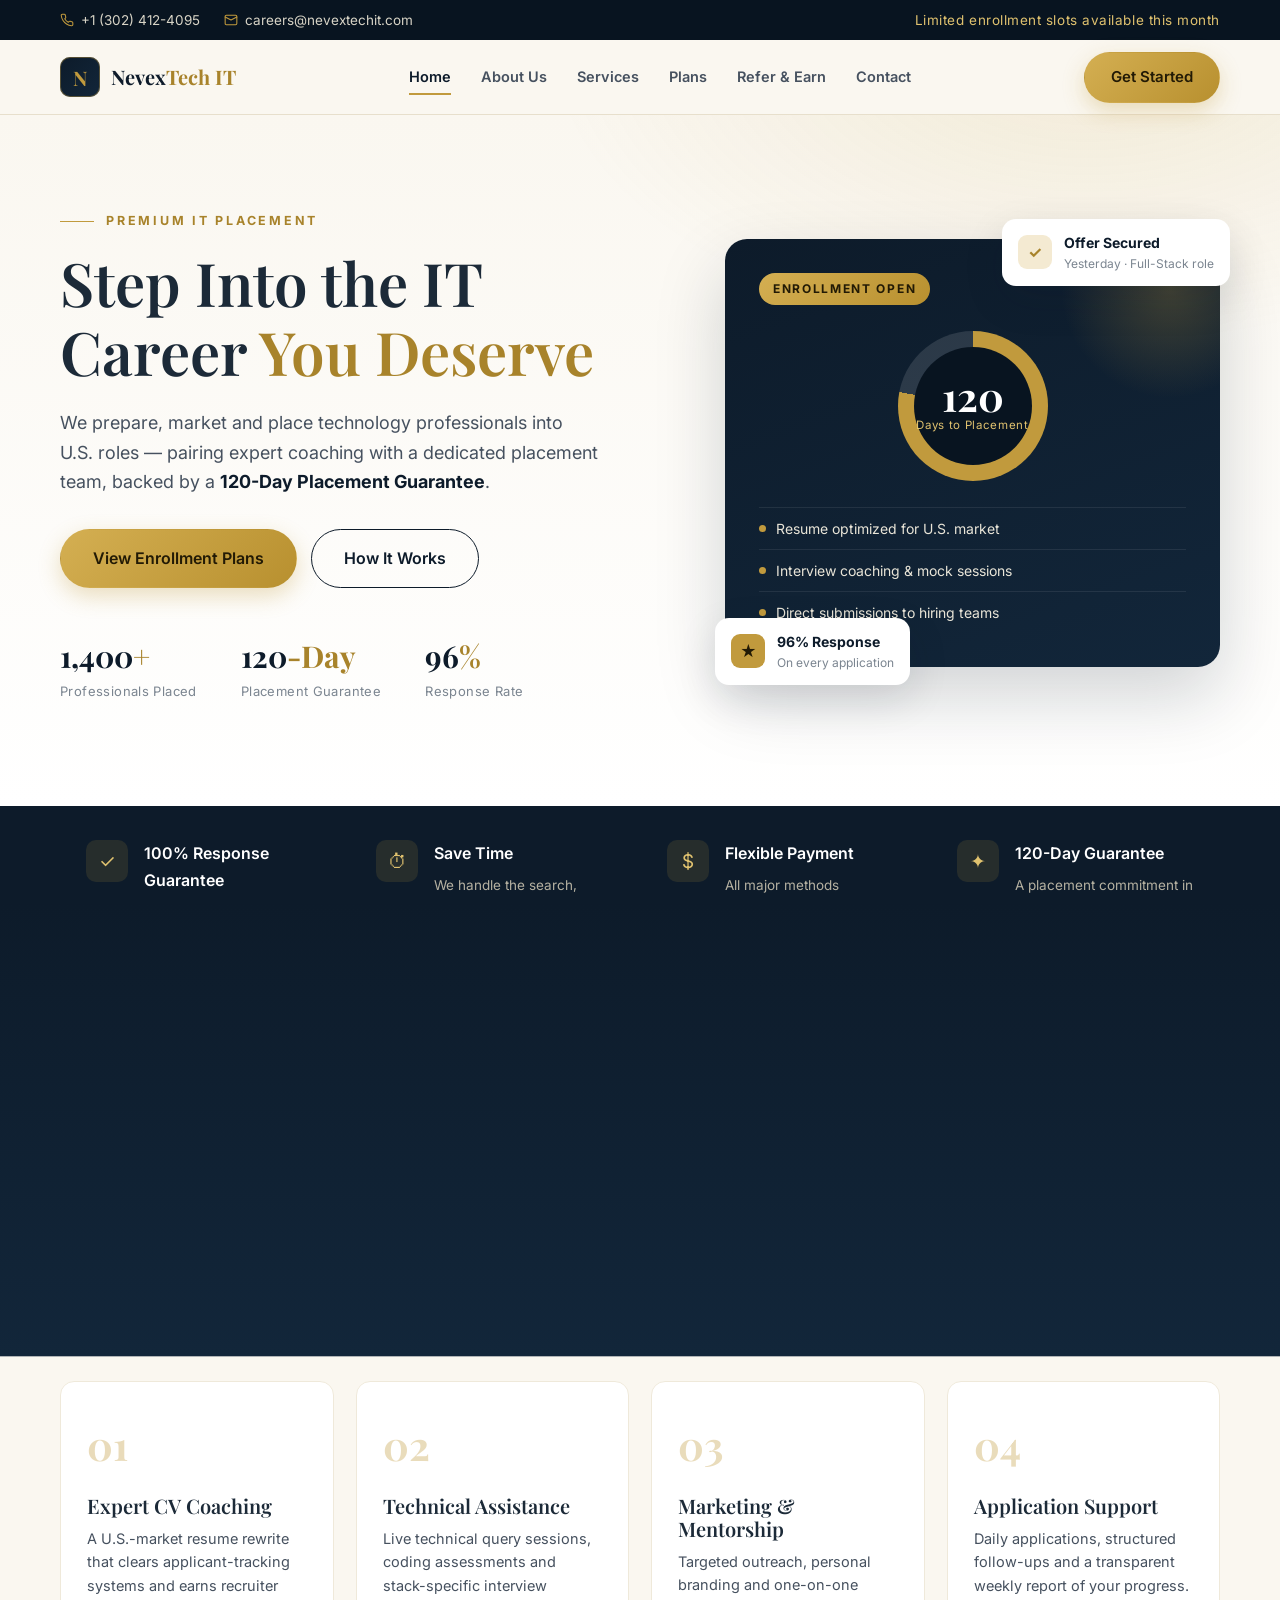
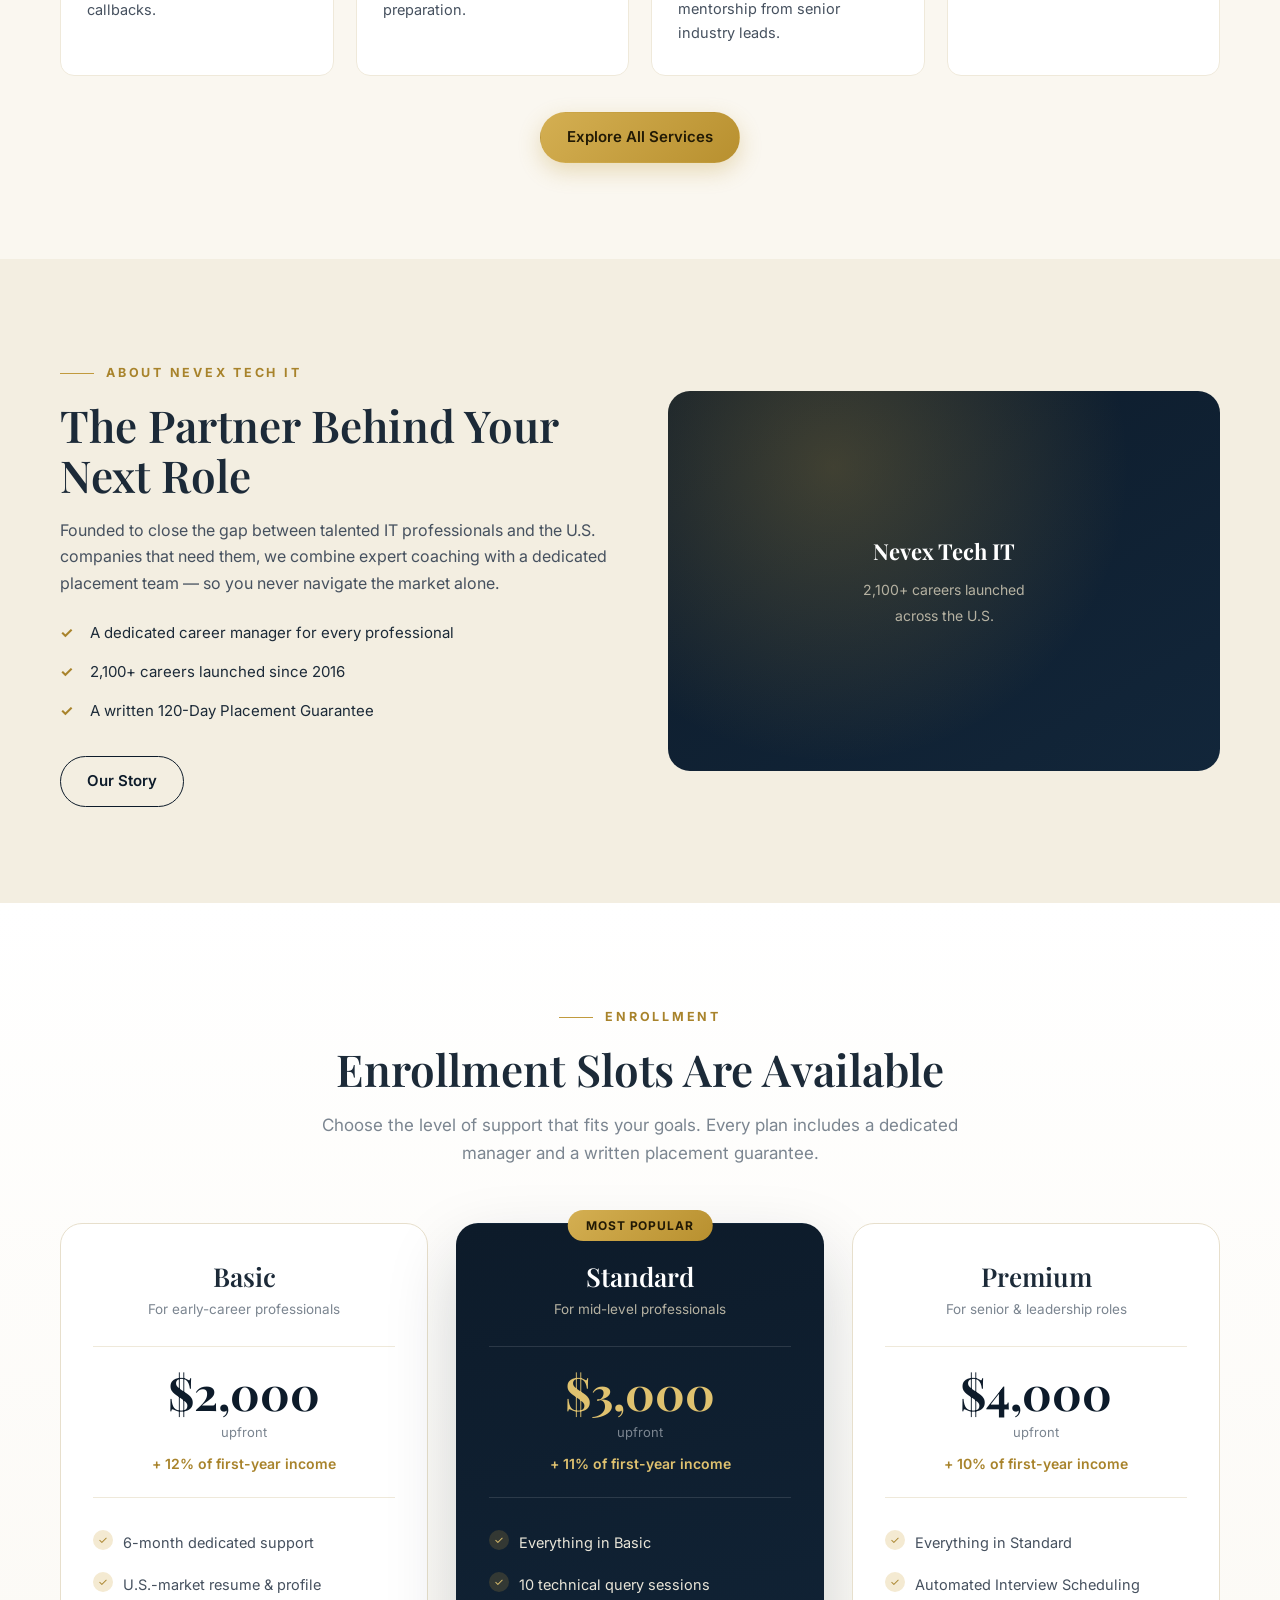
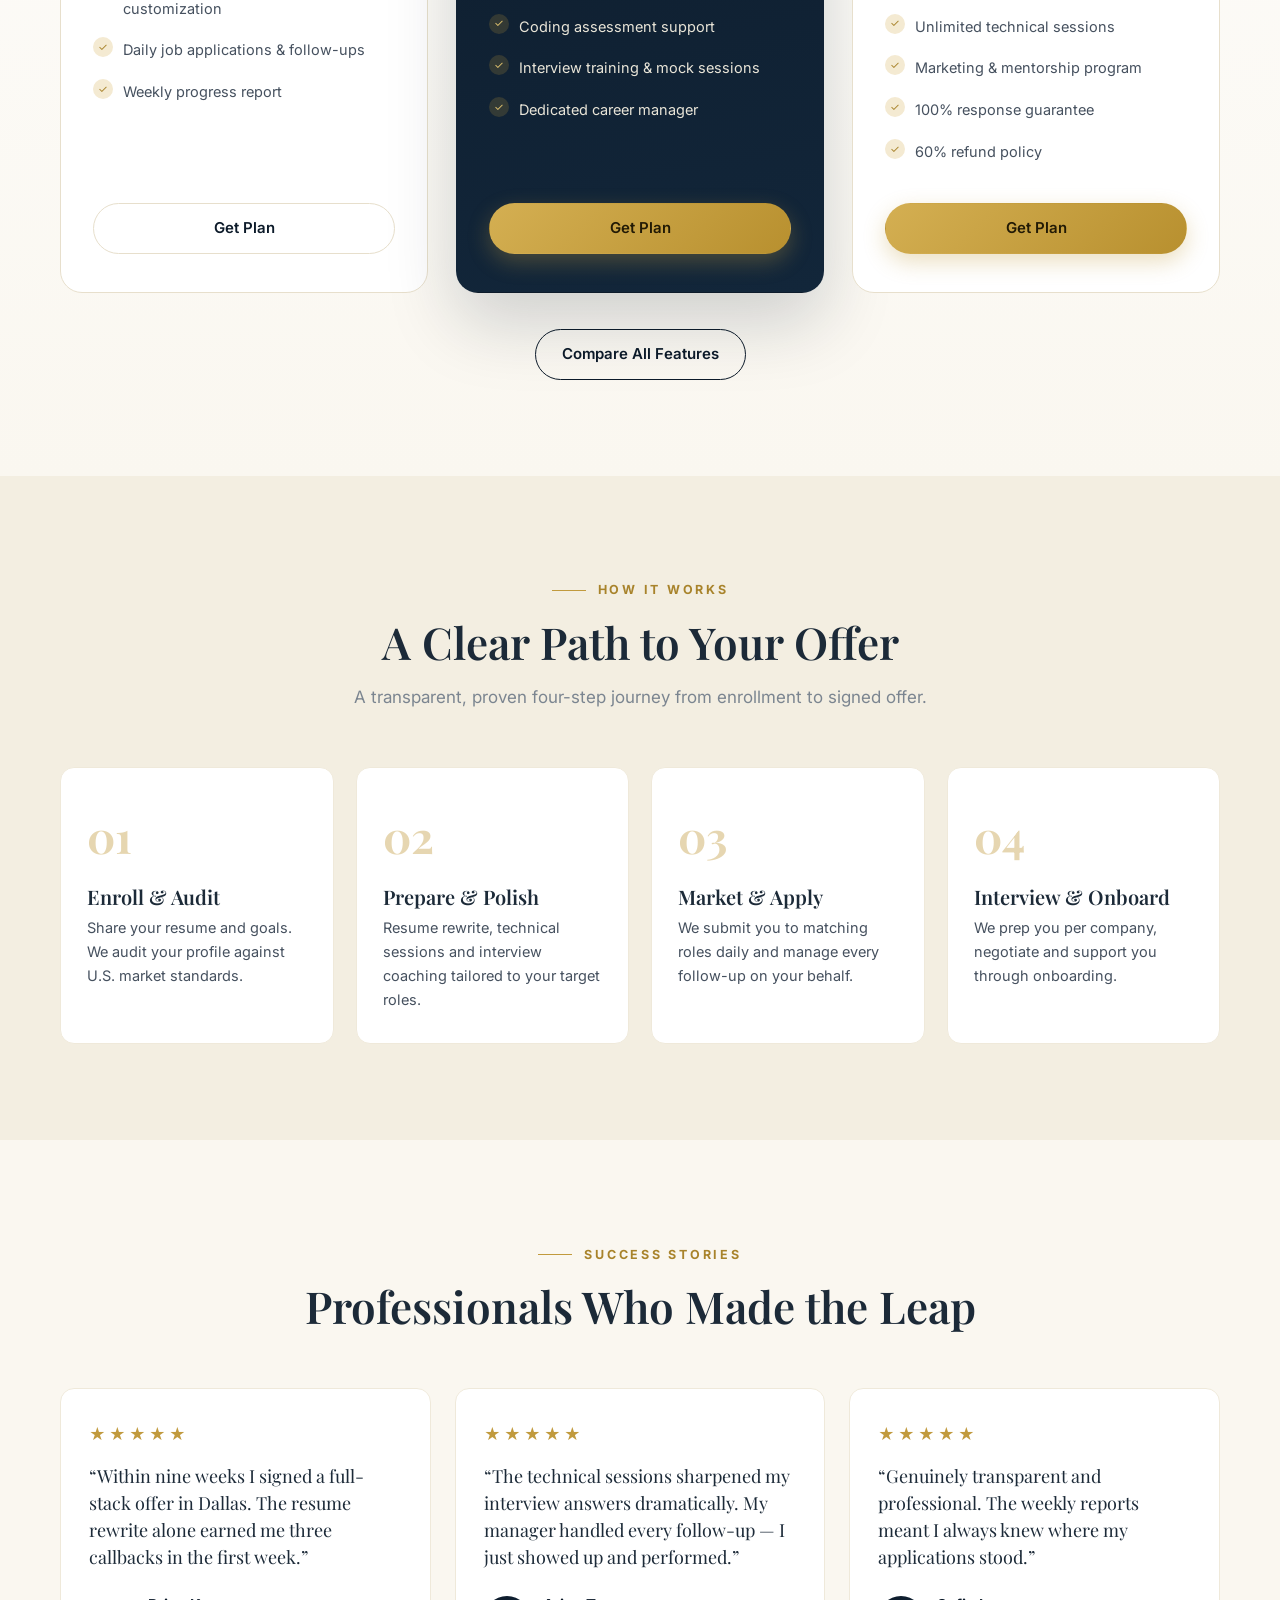
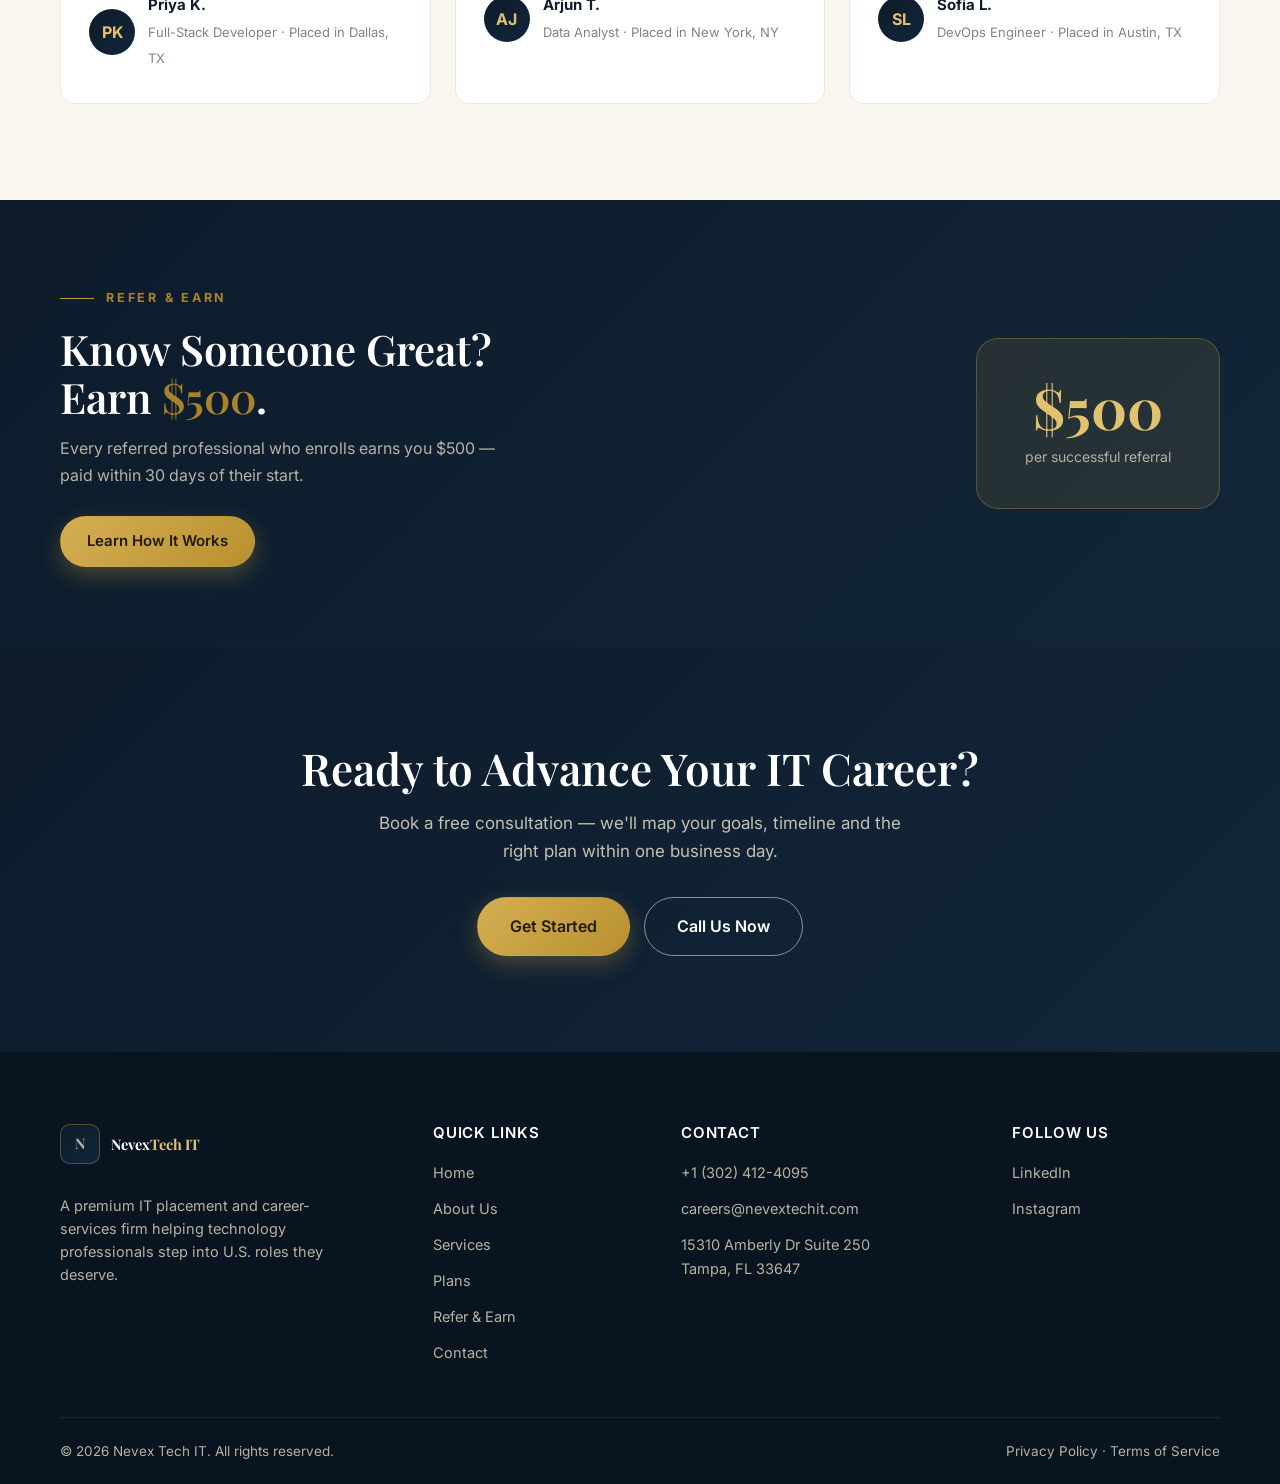
==== index.html @ f20aba2d "Add files via upload" ====
<!DOCTYPE html>
<html lang="en">
<head>
  <meta charset="UTF-8">
  <meta name="viewport" content="width=device-width, initial-scale=1.0">
  <title>Nevex Tech IT — Premium IT Placement & Career Services</title>
  <meta name="description" content="Nevex Tech IT is a premium IT placement and career-services firm. We prepare, market and place technology professionals into US roles with a 120-day placement guarantee.">
  <link rel="preconnect" href="https://fonts.googleapis.com">
  <link rel="preconnect" href="https://fonts.gstatic.com" crossorigin>
  <link href="https://fonts.googleapis.com/css2?family=Playfair+Display:wght@500;600;700&family=Inter:wght@400;500;600;700&display=swap" rel="stylesheet">
  <link rel="stylesheet" href="css/style.css">
  <link rel="icon" href="data:image/svg+xml,%3Csvg xmlns='http://www.w3.org/2000/svg' viewBox='0 0 24 24'%3E%3Crect width='24' height='24' rx='5' fill='%230d1b2a'/%3E%3Cpath d='M7 17V7l10 10V7' fill='none' stroke='%23c19a3d' stroke-width='2.4' stroke-linecap='round' stroke-linejoin='round'/%3E%3C/svg%3E">
</head>
<body data-page="home">

  <div id="header"></div>

  <!-- ============ HERO ============ -->
  <section class="hero">
    <div class="container hero-inner">
      <div class="hero-copy">
        <span class="eyebrow"><span class="eyebrow-line"></span> Premium IT Placement</span>
        <h1 class="hero-title">Step Into the IT Career <span class="gold">You Deserve</span></h1>
        <p class="hero-lead">
          We prepare, market and place technology professionals into U.S. roles — pairing expert
          coaching with a dedicated placement team, backed by a <strong>120-Day Placement Guarantee</strong>.
        </p>
        <div class="hero-cta">
          <a href="plans.html" class="btn btn-gold btn-lg">View Enrollment Plans</a>
          <a href="services.html#process" class="btn btn-ghost btn-lg">How It Works</a>
        </div>
        <div class="hero-stats">
          <div class="hero-stat">
            <span class="hs-num">1,400<span class="gold">+</span></span>
            <span class="hs-lbl">Professionals Placed</span>
          </div>
          <div class="hero-stat">
            <span class="hs-num">120<span class="gold">-Day</span></span>
            <span class="hs-lbl">Placement Guarantee</span>
          </div>
          <div class="hero-stat">
            <span class="hs-num">96<span class="gold">%</span></span>
            <span class="hs-lbl">Response Rate</span>
          </div>
        </div>
      </div>
      <div class="hero-visual">
        <div class="hero-card">
          <div class="hc-badge">Enrollment Open</div>
          <div class="hc-ring">
            <div class="hc-ring-inner">
              <span class="hc-num">120</span>
              <span class="hc-lbl">Days to Placement</span>
            </div>
          </div>
          <div class="hc-row">
            <span class="hc-dot"></span>
            <span>Resume optimized for U.S. market</span>
          </div>
          <div class="hc-row">
            <span class="hc-dot"></span>
            <span>Interview coaching &amp; mock sessions</span>
          </div>
          <div class="hc-row">
            <span class="hc-dot"></span>
            <span>Direct submissions to hiring teams</span>
          </div>
        </div>
        <div class="hero-float float-a">
          <span class="hf-icon">✓</span>
          <span><b>Offer Secured</b><small>Yesterday · Full-Stack role</small></span>
        </div>
        <div class="hero-float float-b">
          <span class="hf-icon gold">★</span>
          <span><b>96% Response</b><small>On every application</small></span>
        </div>
      </div>
    </div>
  </section>

  <!-- ============ VALUE PROPS ============ -->
  <section class="values">
    <div class="container values-inner">
      <div class="value-item">
        <span class="value-icon">✓</span>
        <div><b>100% Response Guarantee</b><small>Every application gets a reply — no silent submissions.</small></div>
      </div>
      <div class="value-item">
        <span class="value-icon">⏱</span>
        <div><b>Save Time</b><small>We handle the search, screening and follow-up for you.</small></div>
      </div>
      <div class="value-item">
        <span class="value-icon">$</span>
        <div><b>Flexible Payment</b><small>All major methods accepted, transparent terms.</small></div>
      </div>
      <div class="value-item">
        <span class="value-icon">✦</span>
        <div><b>120-Day Guarantee</b><small>A placement commitment in writing.</small></div>
      </div>
    </div>
  </section>

  <!-- ============ SERVICES (preview) ============ -->
  <section class="section">
    <div class="container">
      <div class="section-head">
        <span class="eyebrow"><span class="eyebrow-line"></span> What We Do</span>
        <h2 class="section-title">A Complete Career Service, <br>Under One Roof</h2>
        <p class="section-lead">From your first resume review to your signed offer letter — we manage every step of the journey.</p>
      </div>
      <div class="services-grid">
        <div class="service-card reveal">
          <span class="service-num">01</span>
          <h3>Expert CV Coaching</h3>
          <p>A U.S.-market resume rewrite that clears applicant-tracking systems and earns recruiter callbacks.</p>
        </div>
        <div class="service-card reveal">
          <span class="service-num">02</span>
          <h3>Technical Assistance</h3>
          <p>Live technical query sessions, coding assessments and stack-specific interview preparation.</p>
        </div>
        <div class="service-card reveal">
          <span class="service-num">03</span>
          <h3>Marketing &amp; Mentorship</h3>
          <p>Targeted outreach, personal branding and one-on-one mentorship from senior industry leads.</p>
        </div>
        <div class="service-card reveal">
          <span class="service-num">04</span>
          <h3>Application Support</h3>
          <p>Daily applications, structured follow-ups and a transparent weekly report of your progress.</p>
        </div>
      </div>
      <div class="section-cta">
        <a href="services.html" class="btn btn-gold">Explore All Services</a>
      </div>
    </div>
  </section>

  <!-- ============ ABOUT (teaser) ============ -->
  <section class="section section-alt">
    <div class="container split">
      <div class="split-copy">
        <span class="eyebrow"><span class="eyebrow-line"></span> About Nevex Tech IT</span>
        <h2 class="section-title">The Partner Behind Your Next Role</h2>
        <p>Founded to close the gap between talented IT professionals and the U.S. companies that need them, we combine expert coaching with a dedicated placement team — so you never navigate the market alone.</p>
        <ul class="check-list">
          <li>A dedicated career manager for every professional</li>
          <li>2,100+ careers launched since 2016</li>
          <li>A written 120-Day Placement Guarantee</li>
        </ul>
        <a href="about.html" class="btn btn-ghost">Our Story</a>
      </div>
      <div class="split-media reveal">
        <div class="sm-label">
          <b>Nevex Tech IT</b>
          <span>2,100+ careers launched<br>across the U.S.</span>
        </div>
      </div>
    </div>
  </section>

  <!-- ============ PLANS (teaser) ============ -->
  <section class="section section-plans">
    <div class="container">
      <div class="section-head">
        <span class="eyebrow"><span class="eyebrow-line"></span> Enrollment</span>
        <h2 class="section-title">Enrollment Slots Are Available</h2>
        <p class="section-lead">Choose the level of support that fits your goals. Every plan includes a dedicated manager and a written placement guarantee.</p>
      </div>

      <div class="plans-grid">
        <div class="plan-card reveal">
          <div class="plan-head">
            <h3 class="plan-name">Basic</h3>
            <p class="plan-tag">For early-career professionals</p>
          </div>
          <div class="plan-price">
            <span class="price">$2,000</span>
            <span class="price-suffix">upfront</span>
            <span class="price-plus">+ 12% of first-year income</span>
          </div>
          <ul class="plan-features">
            <li>6-month dedicated support</li>
            <li>U.S.-market resume &amp; profile customization</li>
            <li>Daily job applications &amp; follow-ups</li>
            <li>Weekly progress report</li>
          </ul>
          <a href="mailto:careers@nevextechit.com?subject=Basic%20Plan%20Enrollment" class="btn btn-outline btn-block">Get Plan</a>
        </div>

        <div class="plan-card plan-featured reveal">
          <span class="plan-ribbon">Most Popular</span>
          <div class="plan-head">
            <h3 class="plan-name">Standard</h3>
            <p class="plan-tag">For mid-level professionals</p>
          </div>
          <div class="plan-price">
            <span class="price">$3,000</span>
            <span class="price-suffix">upfront</span>
            <span class="price-plus">+ 11% of first-year income</span>
          </div>
          <ul class="plan-features">
            <li>Everything in Basic</li>
            <li>10 technical query sessions</li>
            <li>Coding assessment support</li>
            <li>Interview training &amp; mock sessions</li>
            <li>Dedicated career manager</li>
          </ul>
          <a href="mailto:careers@nevextechit.com?subject=Standard%20Plan%20Enrollment" class="btn btn-gold btn-block">Get Plan</a>
        </div>

        <div class="plan-card reveal">
          <div class="plan-head">
            <h3 class="plan-name">Premium</h3>
            <p class="plan-tag">For senior &amp; leadership roles</p>
          </div>
          <div class="plan-price">
            <span class="price">$4,000</span>
            <span class="price-suffix">upfront</span>
            <span class="price-plus">+ 10% of first-year income</span>
          </div>
          <ul class="plan-features">
            <li>Everything in Standard</li>
            <li>Automated Interview Scheduling</li>
            <li>Unlimited technical sessions</li>
            <li>Marketing &amp; mentorship program</li>
            <li>100% response guarantee</li>
            <li>60% refund policy</li>
          </ul>
          <a href="mailto:careers@nevextechit.com?subject=Premium%20Plan%20Enrollment" class="btn btn-gold btn-block">Get Plan</a>
        </div>
      </div>
      <div class="section-cta">
        <a href="plans.html" class="btn btn-ghost">Compare All Features</a>
      </div>
    </div>
  </section>

  <!-- ============ PROCESS ============ -->
  <section class="section section-alt">
    <div class="container">
      <div class="section-head">
        <span class="eyebrow"><span class="eyebrow-line"></span> How It Works</span>
        <h2 class="section-title">A Clear Path to Your Offer</h2>
        <p class="section-lead">A transparent, proven four-step journey from enrollment to signed offer.</p>
      </div>
      <div class="steps-grid">
        <div class="step reveal">
          <span class="step-num">01</span>
          <h3>Enroll &amp; Audit</h3>
          <p>Share your resume and goals. We audit your profile against U.S. market standards.</p>
        </div>
        <div class="step reveal">
          <span class="step-num">02</span>
          <h3>Prepare &amp; Polish</h3>
          <p>Resume rewrite, technical sessions and interview coaching tailored to your target roles.</p>
        </div>
        <div class="step reveal">
          <span class="step-num">03</span>
          <h3>Market &amp; Apply</h3>
          <p>We submit you to matching roles daily and manage every follow-up on your behalf.</p>
        </div>
        <div class="step reveal">
          <span class="step-num">04</span>
          <h3>Interview &amp; Onboard</h3>
          <p>We prep you per company, negotiate and support you through onboarding.</p>
        </div>
      </div>
    </div>
  </section>

  <!-- ============ TESTIMONIALS ============ -->
  <section class="section">
    <div class="container">
      <div class="section-head">
        <span class="eyebrow"><span class="eyebrow-line"></span> Success Stories</span>
        <h2 class="section-title">Professionals Who Made the Leap</h2>
      </div>
      <div class="testi-grid">
        <div class="testi-card reveal">
          <div class="testi-stars">★★★★★</div>
          <p>“Within nine weeks I signed a full-stack offer in Dallas. The resume rewrite alone earned me three callbacks in the first week.”</p>
          <div class="testi-person">
            <span class="testi-avatar">PK</span>
            <div><b>Priya K.</b><small>Full-Stack Developer · Placed in Dallas, TX</small></div>
          </div>
        </div>
        <div class="testi-card reveal">
          <div class="testi-stars">★★★★★</div>
          <p>“The technical sessions sharpened my interview answers dramatically. My manager handled every follow-up — I just showed up and performed.”</p>
          <div class="testi-person">
            <span class="testi-avatar">AJ</span>
            <div><b>Arjun T.</b><small>Data Analyst · Placed in New York, NY</small></div>
          </div>
        </div>
        <div class="testi-card reveal">
          <div class="testi-stars">★★★★★</div>
          <p>“Genuinely transparent and professional. The weekly reports meant I always knew where my applications stood.”</p>
          <div class="testi-person">
            <span class="testi-avatar">SL</span>
            <div><b>Sofia L.</b><small>DevOps Engineer · Placed in Austin, TX</small></div>
          </div>
        </div>
      </div>
    </div>
  </section>

  <!-- ============ REFER & EARN ============ -->
  <section class="refer">
    <div class="container refer-inner">
      <div class="refer-copy">
        <span class="eyebrow"><span class="eyebrow-line"></span> Refer &amp; Earn</span>
        <h2 class="refer-title">Know Someone Great? <br>Earn <span class="gold">$500</span>.</h2>
        <p>Every referred professional who enrolls earns you $500 — paid within 30 days of their start.</p>
        <a href="refer.html" class="btn btn-gold">Learn How It Works</a>
      </div>
      <div class="refer-badge">
        <span class="rb-amount">$500</span>
        <span class="rb-lbl">per successful referral</span>
      </div>
    </div>
  </section>

  <!-- ============ CTA / CONTACT ============ -->
  <section class="cta">
    <div class="container cta-inner">
      <h2>Ready to Advance Your IT Career?</h2>
      <p>Book a free consultation — we'll map your goals, timeline and the right plan within one business day.</p>
      <div class="cta-actions">
        <a href="contact.html" class="btn btn-gold btn-lg">Get Started</a>
        <a href="tel:+13024124095" class="btn btn-ghost-light btn-lg">Call Us Now</a>
      </div>
    </div>
  </section>

  <div id="footer"></div>

  <button class="to-top" id="toTop" aria-label="Back to top">↑</button>

  <!-- Page transition curtain -->
  <div class="page-transition" id="pageTransition" aria-hidden="true">
    <div class="pt-panel pt-panel--top"></div>
    <div class="pt-panel pt-panel--bottom"></div>
    <div class="pt-hairline"></div>
    <div class="pt-monogram">N</div>
  </div>

  <script src="js/components.js"></script>
  <script src="js/main.js"></script>
</body>
</html>
---- css/style.css ----
/* ==========================================================================
   Aurelian Careers — Premium IT Placement & Career Services
   Theme: Classic Elegant · Navy / Gold / Ivory · Serif display
   ========================================================================== */

:root {
  --navy: #0d1b2a;
  --navy-2: #12263a;
  --navy-3: #081420;
  --gold: #c19a3d;
  --gold-dark: #a8832b;
  --gold-light: #e0c26f;
  --gold-soft: #f4ead2;

  --ivory: #faf7f0;
  --cream: #f3eee1;
  --white: #ffffff;

  --ink: #1c2a38;
  --text: #46515f;
  --muted: #7b8590;

  --border: #e7dfcc;
  --border-soft: #efe9da;

  --shadow-sm: 0 2px 12px rgba(13, 27, 42, 0.06);
  --shadow: 0 14px 40px rgba(13, 27, 42, 0.12);
  --shadow-lg: 0 30px 70px rgba(13, 27, 42, 0.18);

  --serif: "Playfair Display", Georgia, "Times New Roman", serif;
  --sans: "Inter", "Segoe UI", "Helvetica Neue", Arial, sans-serif;

  --radius: 14px;
  --radius-lg: 22px;
  --ease: cubic-bezier(0.22, 1, 0.36, 1);
}

* { margin: 0; padding: 0; box-sizing: border-box; -webkit-font-smoothing: antialiased; }
html { scroll-behavior: smooth; scroll-padding-top: 96px; }

body {
  font-family: var(--sans);
  color: var(--text);
  background: var(--ivory);
  line-height: 1.65;
  font-size: 16px;
  overflow-x: hidden;
}

h1, h2, h3, h4 { font-family: var(--serif); color: var(--ink); font-weight: 600; line-height: 1.15; }
a { color: inherit; text-decoration: none; }
img { max-width: 100%; display: block; }

.container { width: min(1160px, 92%); margin: 0 auto; }
.container-narrow { width: min(840px, 92%); }

/* ---------- Buttons ---------- */
.btn {
  display: inline-flex; align-items: center; justify-content: center; gap: 8px;
  font-family: var(--sans); font-weight: 600; font-size: 15px;
  padding: 12px 26px; border-radius: 999px; cursor: pointer;
  transition: transform .25s var(--ease), box-shadow .25s var(--ease), background .25s, color .25s;
  border: 1px solid transparent; white-space: nowrap;
}
.btn-gold { background: linear-gradient(135deg, #d4af52, #b8902f); color: #221a05; box-shadow: 0 8px 22px rgba(193, 154, 61, 0.32); }
.btn-gold:hover { transform: translateY(-2px); box-shadow: 0 14px 30px rgba(193, 154, 61, 0.42); }
.btn-ghost { background: transparent; color: var(--navy); border-color: var(--navy); }
.btn-ghost:hover { background: var(--navy); color: #fff; }
.btn-ghost-light { background: transparent; color: #fff; border-color: rgba(255,255,255,.5); }
.btn-ghost-light:hover { background: #fff; color: var(--navy); }
.btn-outline { background: transparent; color: var(--navy); border-color: var(--border); }
.btn-outline:hover { border-color: var(--gold); color: var(--gold-dark); }
.btn-lg { padding: 15px 32px; font-size: 16px; }
.btn-block { width: 100%; }

/* ---------- Eyebrow / section head ---------- */
.eyebrow {
  display: inline-flex; align-items: center; gap: 12px;
  font-size: 12.5px; letter-spacing: .22em; text-transform: uppercase;
  font-weight: 700; color: var(--gold-dark); margin-bottom: 16px;
}
.eyebrow-line { width: 34px; height: 1px; background: var(--gold); display: inline-block; }
.section-head { text-align: center; max-width: 680px; margin: 0 auto 56px; }
.section-title { font-size: clamp(30px, 4vw, 44px); margin-bottom: 16px; }
.section-lead { color: var(--muted); font-size: 17px; }
.section { padding: 96px 0; }
.section-alt { background: var(--cream); }
.gold { color: var(--gold-dark); }

/* ==========================================================================
   TOP BAR
   ========================================================================== */
.topbar { background: var(--navy-3); color: #d8d4c6; font-size: 13.5px; padding: 9px 0; }
.topbar-inner { display: flex; align-items: center; justify-content: space-between; gap: 16px; }
.topbar-left { display: flex; gap: 24px; }
.topbar-link { display: inline-flex; align-items: center; gap: 7px; color: #d8d4c6; }
.topbar-link svg { width: 14px; height: 14px; color: var(--gold); }
.topbar-link:hover { color: #fff; }
.topbar-note { color: var(--gold-light); letter-spacing: .04em; }
@media (max-width: 720px) { .topbar-note, .topbar-link:last-child { display: none; } }

/* ==========================================================================
   HEADER
   ========================================================================== */
.header {
  position: sticky; top: 0; z-index: 60;
  background: rgba(250, 247, 240, 0.92); backdrop-filter: blur(10px);
  border-bottom: 1px solid var(--border);
  transition: box-shadow .3s;
}
.header.scrolled { box-shadow: var(--shadow-sm); }
.header-inner { display: flex; align-items: center; justify-content: space-between; height: 74px; }

.brand { display: inline-flex; align-items: center; gap: 11px; }
.brand-mark {
  width: 40px; height: 40px; border-radius: 10px; display: grid; place-items: center;
  background: linear-gradient(135deg, var(--navy), var(--navy-2)); color: var(--gold);
  font-family: var(--serif); font-size: 20px; font-weight: 700;
  box-shadow: inset 0 0 0 1px rgba(193,154,61,.4);
}
.brand-text { font-family: var(--serif); font-size: 20px; font-weight: 700; color: var(--navy); line-height: 1; }
.brand-text em { font-style: normal; color: var(--gold-dark); }

.nav { display: flex; gap: 30px; }
.nav-link { font-size: 14.5px; font-weight: 600; color: var(--text); position: relative; padding: 4px 0; }
.nav-link::after { content: ""; position: absolute; left: 0; bottom: -2px; width: 0; height: 2px; background: var(--gold); transition: width .3s var(--ease); }
.nav-link:hover, .nav-link.active { color: var(--navy); }
.nav-link:hover::after, .nav-link.active::after { width: 100%; }

.header-actions { display: flex; align-items: center; gap: 14px; }

.nav-toggle { display: none; background: none; border: none; cursor: pointer; width: 40px; height: 40px; flex-direction: column; align-items: center; justify-content: center; gap: 5px; }
.nav-toggle span { width: 24px; height: 2px; background: var(--navy); transition: .3s; }

@media (max-width: 940px) {
  .nav {
    position: fixed; inset: 0 0 0 auto; width: 300px; background: var(--navy);
    flex-direction: column; gap: 8px; padding: 90px 32px 32px; z-index: 50;
    transform: translateX(100%); transition: transform .35s var(--ease);
  }
  .nav.open { transform: translateX(0); }
  .nav-link { color: #e9e5d8; font-size: 17px; }
  .nav-link:hover, .nav-link.active { color: var(--gold-light); }
  .nav-toggle { display: flex; }
}

/* ==========================================================================
   HERO
   ========================================================================== */
.hero {
  position: relative;
  background:
    radial-gradient(900px 500px at 85% -10%, rgba(193,154,61,.14), transparent 60%),
    linear-gradient(180deg, var(--ivory), #fff);
  overflow: hidden;
}
.hero-inner { display: grid; grid-template-columns: 1.1fr .9fr; gap: 60px; align-items: center; padding: 88px 0 104px; }
.hero-title { font-size: clamp(38px, 5.2vw, 60px); margin-bottom: 22px; }
.hero-lead { font-size: 18px; color: var(--text); max-width: 540px; margin-bottom: 32px; }
.hero-lead strong { color: var(--navy); }
.hero-cta { display: flex; gap: 14px; flex-wrap: wrap; margin-bottom: 44px; }

.hero-stats { display: flex; gap: 44px; flex-wrap: wrap; }
.hero-stat { display: flex; flex-direction: column; }
.hs-num { font-family: var(--serif); font-size: 30px; font-weight: 700; color: var(--navy); }
.hs-lbl { font-size: 13px; color: var(--muted); letter-spacing: .03em; }

.hero-visual { position: relative; }
.hero-card {
  background: linear-gradient(160deg, var(--navy), var(--navy-2));
  border-radius: var(--radius-lg); padding: 34px; color: #e9e5d8;
  box-shadow: var(--shadow-lg); position: relative; overflow: hidden;
}
.hero-card::before { content: ""; position: absolute; top: -60px; right: -60px; width: 220px; height: 220px; border-radius: 50%; background: radial-gradient(circle, rgba(193,154,61,.28), transparent 70%); }
.hc-badge { display: inline-block; font-size: 12px; letter-spacing: .14em; text-transform: uppercase; font-weight: 700; color: #221a05; background: linear-gradient(135deg,#d4af52,#b8902f); padding: 6px 14px; border-radius: 999px; margin-bottom: 26px; }
.hc-ring { width: 150px; height: 150px; border-radius: 50%; margin: 0 auto 26px; background: conic-gradient(var(--gold) 0 78%, rgba(255,255,255,.12) 78%); display: grid; place-items: center; }
.hc-ring-inner { width: 118px; height: 118px; border-radius: 50%; background: var(--navy-3); display: flex; flex-direction: column; align-items: center; justify-content: center; }
.hc-num { font-family: var(--serif); font-size: 40px; font-weight: 700; color: #fff; line-height: 1; }
.hc-lbl { font-size: 11.5px; color: var(--gold-light); letter-spacing: .06em; }
.hc-row { display: flex; align-items: center; gap: 10px; font-size: 14px; padding: 9px 0; border-top: 1px solid rgba(255,255,255,.08); }
.hc-dot { width: 7px; height: 7px; border-radius: 50%; background: var(--gold); flex-shrink: 0; }

.hero-float { position: absolute; background: #fff; border-radius: 14px; box-shadow: var(--shadow); padding: 12px 16px; display: flex; align-items: center; gap: 12px; }
.hero-float b { display: block; font-size: 14px; color: var(--navy); }
.hero-float small { display: block; font-size: 12px; color: var(--muted); }
.hf-icon { width: 34px; height: 34px; border-radius: 9px; background: var(--gold-soft); color: var(--gold-dark); display: grid; place-items: center; font-weight: 700; flex-shrink: 0; }
.hf-icon.gold { background: var(--gold); color: #221a05; }
.float-a { top: -20px; right: -10px; animation: floaty 5s ease-in-out infinite; }
.float-b { bottom: -18px; left: -10px; animation: floaty 5s ease-in-out .8s infinite; }
@keyframes floaty { 0%,100% { transform: translateY(0); } 50% { transform: translateY(-9px); } }

@media (max-width: 900px) { .hero-inner { grid-template-columns: 1fr; padding: 60px 0 80px; } .hero-visual { max-width: 460px; } }

/* ==========================================================================
   VALUE PROPS
   ========================================================================== */
.values { background: var(--navy); color: #e9e5d8; }
.values-inner { display: grid; grid-template-columns: repeat(4, 1fr); gap: 1px; }
.value-item { display: flex; gap: 16px; padding: 34px 26px; align-items: flex-start; }
.value-item b { display: block; color: #fff; font-size: 16px; margin-bottom: 4px; font-weight: 600; }
.value-item small { color: #b6b2a2; font-size: 13.5px; line-height: 1.5; }
.value-icon { width: 42px; height: 42px; border-radius: 10px; background: rgba(193,154,61,.14); color: var(--gold-light); display: grid; place-items: center; font-size: 19px; flex-shrink: 0; }
@media (max-width: 900px) { .values-inner { grid-template-columns: repeat(2, 1fr); } }
@media (max-width: 540px) { .values-inner { grid-template-columns: 1fr; } }

/* ==========================================================================
   SERVICES
   ========================================================================== */
.services-grid { display: grid; grid-template-columns: repeat(4, 1fr); gap: 22px; }
.service-card {
  background: #fff; border: 1px solid var(--border-soft); border-radius: var(--radius);
  padding: 30px 26px; transition: transform .3s var(--ease), box-shadow .3s, border-color .3s;
}
.service-card:hover { transform: translateY(-6px); box-shadow: var(--shadow); border-color: var(--gold); }
.service-num { font-family: var(--serif); font-size: 40px; color: var(--gold); opacity: .35; font-weight: 700; display: block; margin-bottom: 16px; }
.service-card h3 { font-size: 20px; margin-bottom: 10px; }
.service-card p { font-size: 14.5px; }
@media (max-width: 900px) { .services-grid { grid-template-columns: repeat(2, 1fr); } }
@media (max-width: 540px) { .services-grid { grid-template-columns: 1fr; } }

/* ==========================================================================
   PLANS
   ========================================================================== */
.section-plans { background: linear-gradient(180deg, #fff, var(--ivory)); }
.plans-grid { display: grid; grid-template-columns: repeat(3, 1fr); gap: 28px; align-items: stretch; }

.plan-card {
  background: #fff; border: 1px solid var(--border); border-radius: var(--radius-lg);
  padding: 38px 32px; position: relative; display: flex; flex-direction: column;
  transition: transform .3s var(--ease), box-shadow .3s;
}
.plan-card:hover { transform: translateY(-8px); box-shadow: var(--shadow); }
.plan-featured { background: linear-gradient(170deg, var(--navy), var(--navy-2)); color: #e9e5d8; border-color: transparent; box-shadow: var(--shadow-lg); }
.plan-ribbon { position: absolute; top: -14px; left: 50%; transform: translateX(-50%); background: linear-gradient(135deg,#d4af52,#b8902f); color: #221a05; font-size: 12px; font-weight: 700; letter-spacing: .08em; text-transform: uppercase; padding: 6px 18px; border-radius: 999px; }

.plan-head { text-align: center; margin-bottom: 26px; }
.plan-name { font-size: 26px; margin-bottom: 6px; }
.plan-featured .plan-name { color: #fff; }
.plan-tag { font-size: 13.5px; color: var(--muted); }
.plan-featured .plan-tag { color: #b6b2a2; }

.plan-price { text-align: center; padding: 22px 0; border-top: 1px solid var(--border-soft); border-bottom: 1px solid var(--border-soft); margin-bottom: 24px; }
.plan-featured .plan-price { border-color: rgba(255,255,255,.12); }
.price { font-family: var(--serif); font-size: 46px; font-weight: 700; color: var(--navy); line-height: 1; }
.plan-featured .price { color: var(--gold-light); }
.price-suffix { display: block; font-size: 13px; color: var(--muted); margin-top: 4px; }
.price-plus { display: block; font-size: 14px; font-weight: 600; color: var(--gold-dark); margin-top: 8px; }
.plan-featured .price-plus { color: var(--gold-light); }

.plan-features { list-style: none; margin-bottom: 30px; flex: 1; }
.plan-features li { padding: 9px 0 9px 30px; position: relative; font-size: 14.5px; }
.plan-features li::before { content: "✓"; position: absolute; left: 0; top: 8px; width: 20px; height: 20px; border-radius: 50%; background: var(--gold-soft); color: var(--gold-dark); font-size: 11px; display: grid; place-items: center; }
.plan-featured .plan-features li::before { background: rgba(193,154,61,.2); color: var(--gold-light); }

@media (max-width: 900px) { .plans-grid { grid-template-columns: 1fr; max-width: 440px; margin: 0 auto; } }

/* ==========================================================================
   STEPS
   ========================================================================== */
.steps-grid { display: grid; grid-template-columns: repeat(4, 1fr); gap: 22px; }
.step { background: #fff; border: 1px solid var(--border-soft); border-radius: var(--radius); padding: 32px 26px; position: relative; }
.step-num { font-family: var(--serif); font-size: 44px; color: var(--gold); opacity: .4; font-weight: 700; display: block; margin-bottom: 12px; }
.step h3 { font-size: 20px; margin-bottom: 8px; }
.step p { font-size: 14.5px; }
@media (max-width: 900px) { .steps-grid { grid-template-columns: repeat(2, 1fr); } }
@media (max-width: 540px) { .steps-grid { grid-template-columns: 1fr; } }

/* ==========================================================================
   TESTIMONIALS
   ========================================================================== */
.testi-grid { display: grid; grid-template-columns: repeat(3, 1fr); gap: 24px; }
.testi-card { background: #fff; border: 1px solid var(--border-soft); border-radius: var(--radius); padding: 32px 28px; }
.testi-stars { color: var(--gold); letter-spacing: 3px; margin-bottom: 16px; }
.testi-card p { font-family: var(--serif); font-size: 18px; line-height: 1.5; color: var(--ink); margin-bottom: 22px; }
.testi-person { display: flex; align-items: center; gap: 13px; }
.testi-avatar { width: 46px; height: 46px; border-radius: 50%; background: linear-gradient(135deg, var(--navy), var(--navy-2)); color: var(--gold-light); display: grid; place-items: center; font-weight: 700; flex-shrink: 0; }
.testi-person b { display: block; color: var(--navy); font-size: 15px; }
.testi-person small { color: var(--muted); font-size: 13px; }
@media (max-width: 900px) { .testi-grid { grid-template-columns: 1fr; } }

/* ==========================================================================
   REFER
   ========================================================================== */
.refer { background: linear-gradient(135deg, var(--navy), var(--navy-2)); color: #e9e5d8; padding: 80px 0; }
.refer-inner { display: flex; align-items: center; justify-content: space-between; gap: 40px; }
.refer-title { color: #fff; font-size: clamp(30px, 4vw, 42px); margin-bottom: 14px; }
.refer-copy p { color: #b6b2a2; margin-bottom: 28px; max-width: 460px; }
.refer-badge { text-align: center; background: rgba(193,154,61,.12); border: 1px solid rgba(193,154,61,.35); border-radius: var(--radius-lg); padding: 40px 48px; flex-shrink: 0; }
.rb-amount { font-family: var(--serif); font-size: 56px; font-weight: 700; color: var(--gold-light); line-height: 1; }
.rb-lbl { display: block; margin-top: 8px; color: #b6b2a2; font-size: 14px; }
@media (max-width: 780px) { .refer-inner { flex-direction: column; text-align: center; } .refer-copy p { margin-left: auto; margin-right: auto; } }

/* ==========================================================================
   FAQ
   ========================================================================== */
.faq-list { display: flex; flex-direction: column; gap: 12px; }
.faq-item { background: #fff; border: 1px solid var(--border-soft); border-radius: var(--radius); overflow: hidden; }
.faq-item summary { padding: 20px 26px; font-weight: 600; color: var(--navy); cursor: pointer; list-style: none; position: relative; font-size: 16px; }
.faq-item summary::-webkit-details-marker { display: none; }
.faq-item summary::after { content: "+"; position: absolute; right: 24px; top: 50%; transform: translateY(-50%); font-size: 22px; color: var(--gold-dark); font-weight: 500; transition: transform .25s; }
.faq-item[open] summary::after { content: "–"; }
.faq-item p { padding: 0 26px 22px; color: var(--text); font-size: 15px; }

/* ==========================================================================
   CTA
   ========================================================================== */
.cta { background: linear-gradient(135deg, var(--navy), var(--navy-2)); color: #fff; text-align: center; padding: 96px 0; }
.cta h2 { color: #fff; font-size: clamp(30px, 4vw, 44px); margin-bottom: 16px; }
.cta p { color: #c3c0b2; max-width: 560px; margin: 0 auto 32px; font-size: 17px; }
.cta-actions { display: flex; gap: 14px; justify-content: center; flex-wrap: wrap; }

/* ==========================================================================
   FOOTER
   ========================================================================== */
.footer { background: var(--navy-3); color: #b6b2a2; padding: 72px 0 0; }
.footer-grid { display: grid; grid-template-columns: 1.6fr 1fr 1.4fr 1fr; gap: 40px; padding-bottom: 52px; }
.footer-brand p { margin-top: 18px; font-size: 14.5px; line-height: 1.6; max-width: 300px; }
.brand-light .brand-text { color: #fff; }
.brand-light .brand-text em { color: var(--gold-light); }
.footer-col { display: flex; flex-direction: column; gap: 12px; }
.footer-col h4 { font-family: var(--sans); color: #fff; font-size: 15px; letter-spacing: .06em; text-transform: uppercase; margin-bottom: 8px; font-weight: 600; }
.footer-col a, .footer-col span { font-size: 14.5px; color: #b6b2a2; }
.footer-col a:hover { color: var(--gold-light); }
.footer-bottom { display: flex; align-items: center; justify-content: space-between; padding: 22px 0; border-top: 1px solid rgba(255,255,255,.08); font-size: 13.5px; flex-wrap: wrap; gap: 10px; }
.footer-bottom a { color: #b6b2a2; }
.footer-bottom a:hover { color: var(--gold-light); }
@media (max-width: 900px) { .footer-grid { grid-template-columns: 1fr 1fr; } }
@media (max-width: 540px) { .footer-grid { grid-template-columns: 1fr; } }

/* ==========================================================================
   TO-TOP & REVEAL
   ========================================================================== */
.to-top {
  position: fixed; right: 24px; bottom: 24px; width: 46px; height: 46px; border-radius: 50%;
  background: var(--gold); color: #221a05; border: none; font-size: 20px; cursor: pointer;
  box-shadow: var(--shadow); opacity: 0; visibility: hidden; transform: translateY(10px);
  transition: .3s var(--ease); z-index: 70;
}
.to-top.show { opacity: 1; visibility: visible; transform: translateY(0); }
.to-top:hover { transform: translateY(-3px); }

.reveal { opacity: 0; transform: translateY(24px); transition: opacity .6s var(--ease), transform .6s var(--ease); }
.reveal.visible { opacity: 1; transform: translateY(0); }

/* ==========================================================================
   PAGE TRANSITION (navbar curtain reveal)
   ========================================================================== */
.page-transition { position: fixed; inset: 0; z-index: 200; pointer-events: none; }
.page-transition.active { pointer-events: auto; }
.pt-panel {
  position: absolute; left: 0; width: 100%; height: 50.2%;
  background: linear-gradient(180deg, var(--navy), var(--navy-2));
  transition: transform .5s cubic-bezier(.76, 0, .24, 1);
}
.pt-panel--top { top: 0; transform: translateY(-101%); }
.pt-panel--bottom { bottom: 0; transform: translateY(101%); }
.page-transition.active .pt-panel--top { transform: translateY(0); }
.page-transition.active .pt-panel--bottom { transform: translateY(0); }
.pt-hairline {
  position: absolute; top: 50%; left: 0; width: 100%; height: 1px;
  background: linear-gradient(90deg, transparent, var(--gold), transparent);
  transform: translateY(-50%) scaleX(0); transform-origin: center;
  transition: transform .5s cubic-bezier(.76, 0, .24, 1) .12s;
}
.page-transition.active .pt-hairline { transform: translateY(-50%) scaleX(1); }
.pt-monogram {
  position: absolute; top: 50%; left: 50%;
  width: 80px; height: 80px; border-radius: 50%;
  background: linear-gradient(135deg, #d4af52, #b8902f); color: #221a05;
  font-family: var(--serif); font-size: 34px; font-weight: 700;
  display: grid; place-items: center;
  box-shadow: 0 0 0 6px rgba(193, 154, 61, .18), 0 20px 50px rgba(0, 0, 0, .4);
  transform: translate(-50%, -50%) scale(.4); opacity: 0;
  transition: transform .5s cubic-bezier(.34, 1.56, .64, 1) .14s, opacity .3s ease .14s;
}
.page-transition.active .pt-monogram { transform: translate(-50%, -50%) scale(1); opacity: 1; }

/* ==========================================================================
   MULTI-PAGE — inner page styles
   ========================================================================== */
body { animation: pageIn .4s ease both; }
@keyframes pageIn { from { opacity: 0; } to { opacity: 1; } }

.page-hero {
  background: radial-gradient(700px 380px at 80% -20%, rgba(193,154,61,.16), transparent 60%),
              linear-gradient(180deg, var(--navy), var(--navy-2));
  color: #e9e5d8; padding: 84px 0 72px; text-align: center;
}
.page-hero .eyebrow { color: var(--gold-light); justify-content: center; }
.page-hero h1 { color: #fff; font-size: clamp(34px, 4.6vw, 52px); margin-bottom: 16px; }
.page-hero p { color: #c3c0b2; max-width: 640px; margin: 0 auto; font-size: 17px; }
.breadcrumb { display: flex; justify-content: center; gap: 9px; font-size: 13px; color: #b6b2a2; margin-bottom: 20px; }
.breadcrumb a { color: var(--gold-light); }
.breadcrumb span { opacity: .55; }

/* Split layout */
.split { display: grid; grid-template-columns: 1fr 1fr; gap: 56px; align-items: center; }
.split-media { background: linear-gradient(150deg, var(--navy), var(--navy-2)); border-radius: var(--radius-lg); min-height: 380px; display: grid; place-items: center; color: var(--gold-light); position: relative; overflow: hidden; }
.split-media::after { content: ""; position: absolute; inset: 0; background: radial-gradient(circle at 30% 20%, rgba(193,154,61,.28), transparent 60%); }
.split-media .sm-label { position: relative; z-index: 1; text-align: center; padding: 30px; }
.split-media .sm-label b { display: block; font-size: 22px; color: #fff; font-family: var(--serif); margin-bottom: 6px; }
.split-media .sm-label span { color: #b6b2a2; font-size: 14px; }

/* Stat band */
.stat-band { display: grid; grid-template-columns: repeat(4, 1fr); gap: 22px; }
.stat { text-align: center; background: #fff; border: 1px solid var(--border-soft); border-radius: var(--radius); padding: 30px 18px; }
.stat .num { font-family: var(--serif); font-size: 38px; font-weight: 700; color: var(--navy); line-height: 1; }
.stat .num span { color: var(--gold-dark); }
.stat .lbl { color: var(--muted); font-size: 14px; margin-top: 8px; }

/* Timeline */
.timeline { position: relative; max-width: 760px; margin: 0 auto; padding-left: 34px; }
.timeline::before { content: ""; position: absolute; left: 8px; top: 4px; bottom: 4px; width: 2px; background: var(--border); }
.tl-item { position: relative; padding: 0 0 34px 26px; }
.tl-item:last-child { padding-bottom: 0; }
.tl-item::before { content: ""; position: absolute; left: -31px; top: 6px; width: 12px; height: 12px; border-radius: 50%; background: var(--gold); box-shadow: 0 0 0 4px var(--gold-soft); }
.tl-year { font-family: var(--serif); font-size: 19px; color: var(--gold-dark); font-weight: 700; }
.tl-item h4 { font-size: 18px; margin: 2px 0 5px; }
.tl-item p { font-size: 14.5px; }

/* Team */
.team-grid { display: grid; grid-template-columns: repeat(4, 1fr); gap: 22px; }
.team-card { background: #fff; border: 1px solid var(--border-soft); border-radius: var(--radius); padding: 28px 20px; text-align: center; }
.team-avatar { width: 76px; height: 76px; border-radius: 50%; margin: 0 auto 14px; background: linear-gradient(135deg, var(--navy), var(--navy-2)); color: var(--gold-light); display: grid; place-items: center; font-family: var(--serif); font-size: 24px; font-weight: 700; }
.team-card h4 { font-size: 17px; }
.team-card small { color: var(--muted); display: block; font-size: 13px; margin-top: 3px; }

/* Value cards */
.value-grid { display: grid; grid-template-columns: repeat(2, 1fr); gap: 22px; }
.value-card { background: #fff; border: 1px solid var(--border-soft); border-radius: var(--radius); padding: 28px; display: flex; gap: 16px; align-items: flex-start; }
.value-card .vc-ic { width: 46px; height: 46px; border-radius: 11px; background: var(--gold-soft); color: var(--gold-dark); display: grid; place-items: center; font-size: 20px; flex-shrink: 0; }
.value-card h4 { font-size: 18px; margin-bottom: 6px; }
.value-card p { font-size: 14.5px; }

/* Services detail blocks */
.service-block { display: grid; grid-template-columns: 1fr 1fr; gap: 48px; align-items: center; padding: 44px 0; border-bottom: 1px solid var(--border-soft); }
.service-block:last-child { border-bottom: none; }
.service-block.reverse .sb-media { order: 2; }
.sb-media { background: linear-gradient(150deg, var(--navy), var(--navy-2)); border-radius: var(--radius); min-height: 220px; display: grid; place-items: center; color: var(--gold-light); }
.sb-media b { font-family: var(--serif); font-size: 20px; color: #fff; }
.sb-num { font-family: var(--serif); font-size: 56px; color: var(--gold); opacity: .28; font-weight: 700; line-height: 1; }
.service-block h3 { font-size: 26px; margin: 8px 0 12px; }
.service-block p { margin-bottom: 14px; }
.service-block ul { list-style: none; }
.service-block ul li { padding: 6px 0 6px 28px; position: relative; font-size: 15px; }
.service-block ul li::before { content: "✓"; position: absolute; left: 0; color: var(--gold-dark); font-weight: 700; }

/* Add-ons */
.addon-grid { display: grid; grid-template-columns: repeat(3, 1fr); gap: 22px; }
.addon-card { background: #fff; border: 1px dashed var(--gold); border-radius: var(--radius); padding: 26px; }
.addon-card h4 { font-size: 18px; margin-bottom: 8px; }
.addon-card p { font-size: 14.5px; margin-bottom: 10px; }
.addon-card .addon-price { color: var(--gold-dark); font-weight: 700; }

/* Comparison table */
.table-wrap { overflow-x: auto; background: #fff; border: 1px solid var(--border-soft); border-radius: var(--radius-lg); box-shadow: var(--shadow-sm); }
table.compare { width: 100%; border-collapse: collapse; min-width: 640px; }
.compare th, .compare td { padding: 16px 20px; text-align: left; border-bottom: 1px solid var(--border-soft); font-size: 14.5px; }
.compare thead th { background: var(--navy); color: #fff; font-family: var(--sans); font-weight: 600; }
.compare thead th.hl { background: var(--gold-dark); color: #221a05; }
.compare tbody tr:last-child td { border-bottom: none; }
.compare tbody td:first-child { font-weight: 600; color: var(--navy); }
.compare .yes { color: var(--gold-dark); font-weight: 700; }
.compare .no { color: var(--muted); opacity: .55; }

/* Guarantee band */
.guarantee { background: linear-gradient(135deg, var(--navy), var(--navy-2)); color: #e9e5d8; border-radius: var(--radius-lg); padding: 44px 42px; display: flex; align-items: center; gap: 28px; }
.guarantee .g-ic { font-size: 42px; color: var(--gold-light); flex-shrink: 0; }
.guarantee h3 { color: #fff; font-size: 24px; margin-bottom: 8px; }
.guarantee p { color: #b6b2a2; }

/* Refer steps */
.refer-steps { display: grid; grid-template-columns: repeat(4, 1fr); gap: 22px; }

/* Contact */
.contact-grid { display: grid; grid-template-columns: 1.1fr .9fr; gap: 44px; align-items: start; }
.contact-form { background: #fff; border: 1px solid var(--border-soft); border-radius: var(--radius-lg); padding: 36px; }
.form-row { display: grid; grid-template-columns: 1fr 1fr; gap: 18px; }
.form-group { margin-bottom: 18px; }
.form-group label { display: block; font-size: 13.5px; font-weight: 600; color: var(--navy); margin-bottom: 7px; }
.form-input, .form-textarea, .form-select { width: 100%; padding: 12px 14px; border: 1px solid var(--border); border-radius: 10px; font-family: var(--sans); font-size: 15px; color: var(--ink); background: var(--ivory); transition: border-color .2s, box-shadow .2s; }
.form-input:focus, .form-textarea:focus, .form-select:focus { outline: none; border-color: var(--gold); box-shadow: 0 0 0 3px rgba(193,154,61,.16); }
.form-textarea { min-height: 130px; resize: vertical; }
.info-card { display: flex; gap: 16px; align-items: flex-start; background: #fff; border: 1px solid var(--border-soft); border-radius: var(--radius); padding: 22px; margin-bottom: 14px; }
.info-card .ic { width: 44px; height: 44px; border-radius: 11px; background: var(--gold-soft); color: var(--gold-dark); display: grid; place-items: center; font-size: 18px; flex-shrink: 0; }
.info-card h4 { font-size: 15px; margin-bottom: 3px; }
.info-card p, .info-card a { font-size: 14.5px; color: var(--muted); }

/* Responsive */
@media (max-width: 900px) {
  .split, .service-block, .contact-grid { grid-template-columns: 1fr; }
  .service-block.reverse .sb-media { order: 0; }
  .stat-band, .team-grid, .addon-grid, .refer-steps, .value-grid, .form-row { grid-template-columns: repeat(2, 1fr); }
}
@media (max-width: 560px) {
  .stat-band, .team-grid, .addon-grid, .refer-steps, .value-grid, .form-row { grid-template-columns: 1fr; }
  .guarantee { flex-direction: column; text-align: center; }
}

/* Section CTA + check list utilities */
.section-cta { display: flex; justify-content: center; margin-top: 36px; }
.check-list { list-style: none; margin: 18px 0 26px; }
.check-list li { padding: 7px 0 7px 30px; position: relative; font-size: 15px; color: var(--ink); }
.check-list li::before { content: "✓"; position: absolute; left: 0; color: var(--gold-dark); font-weight: 700; }
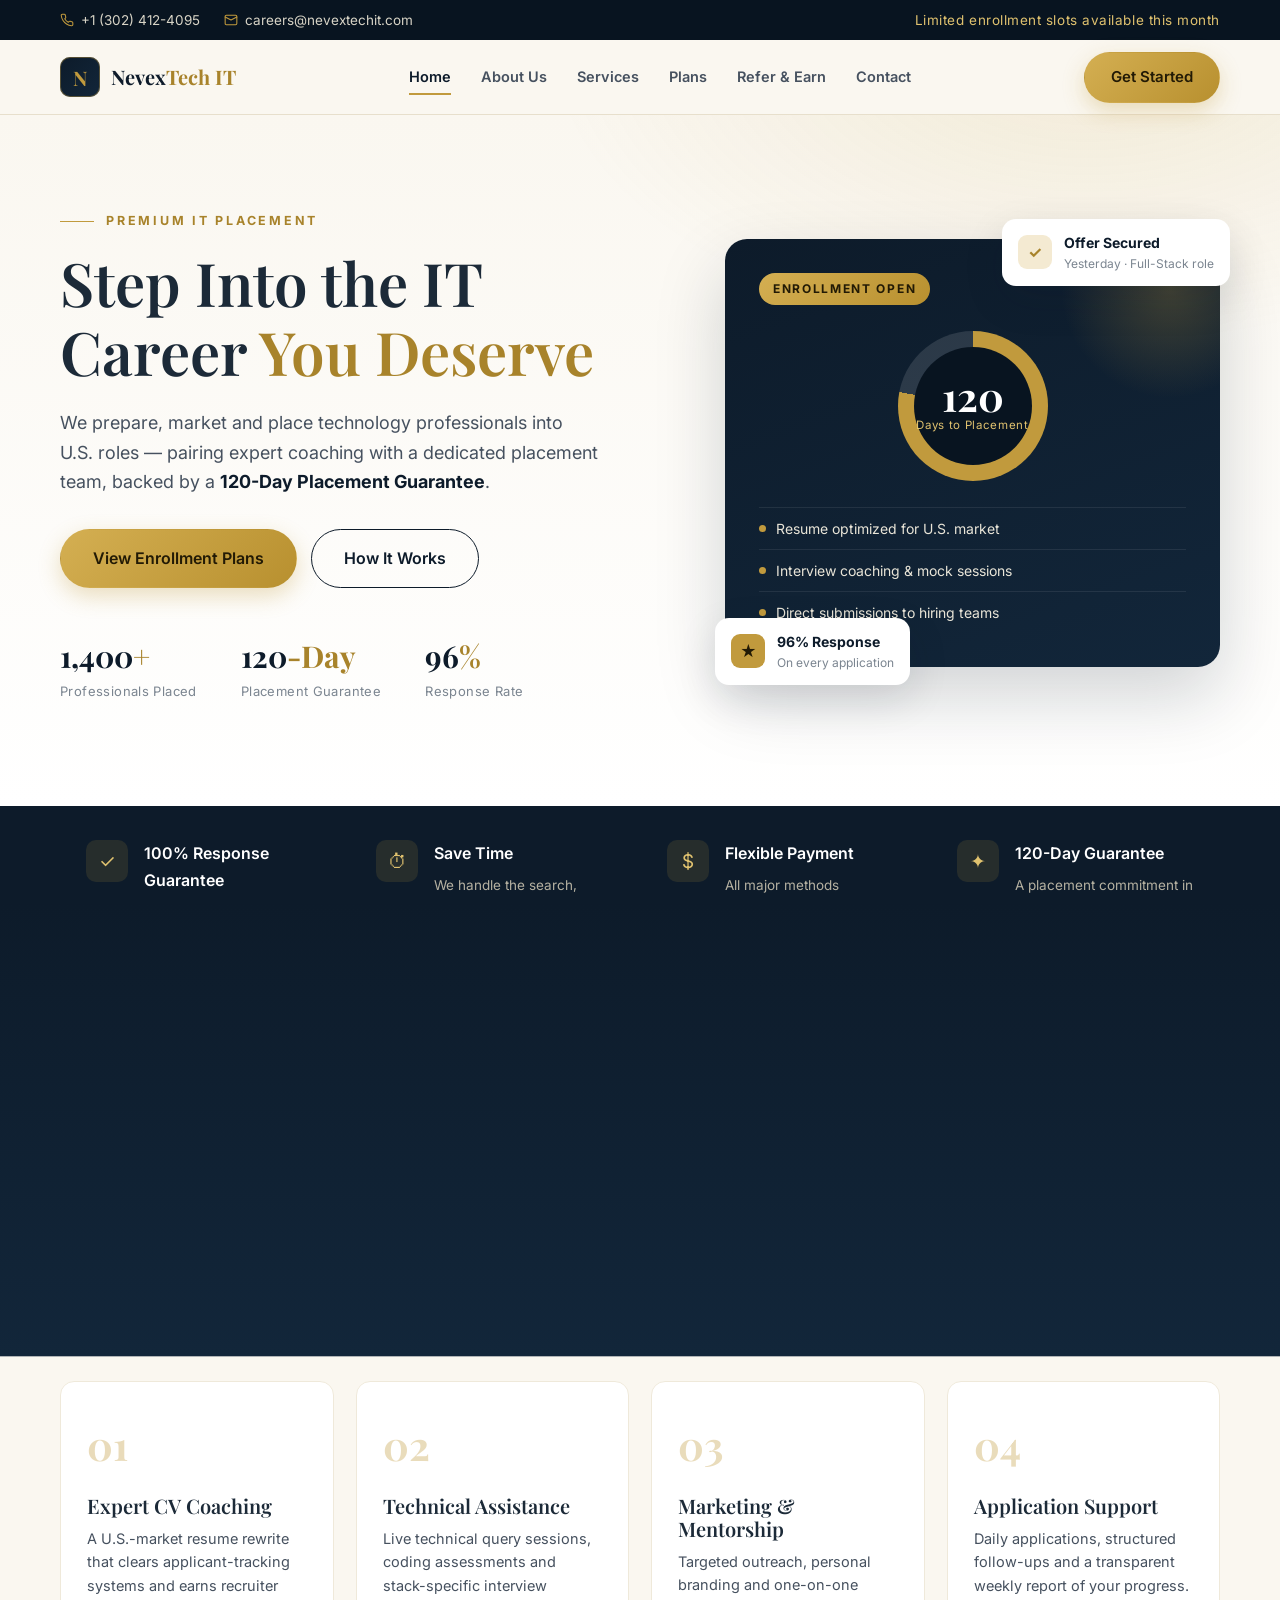
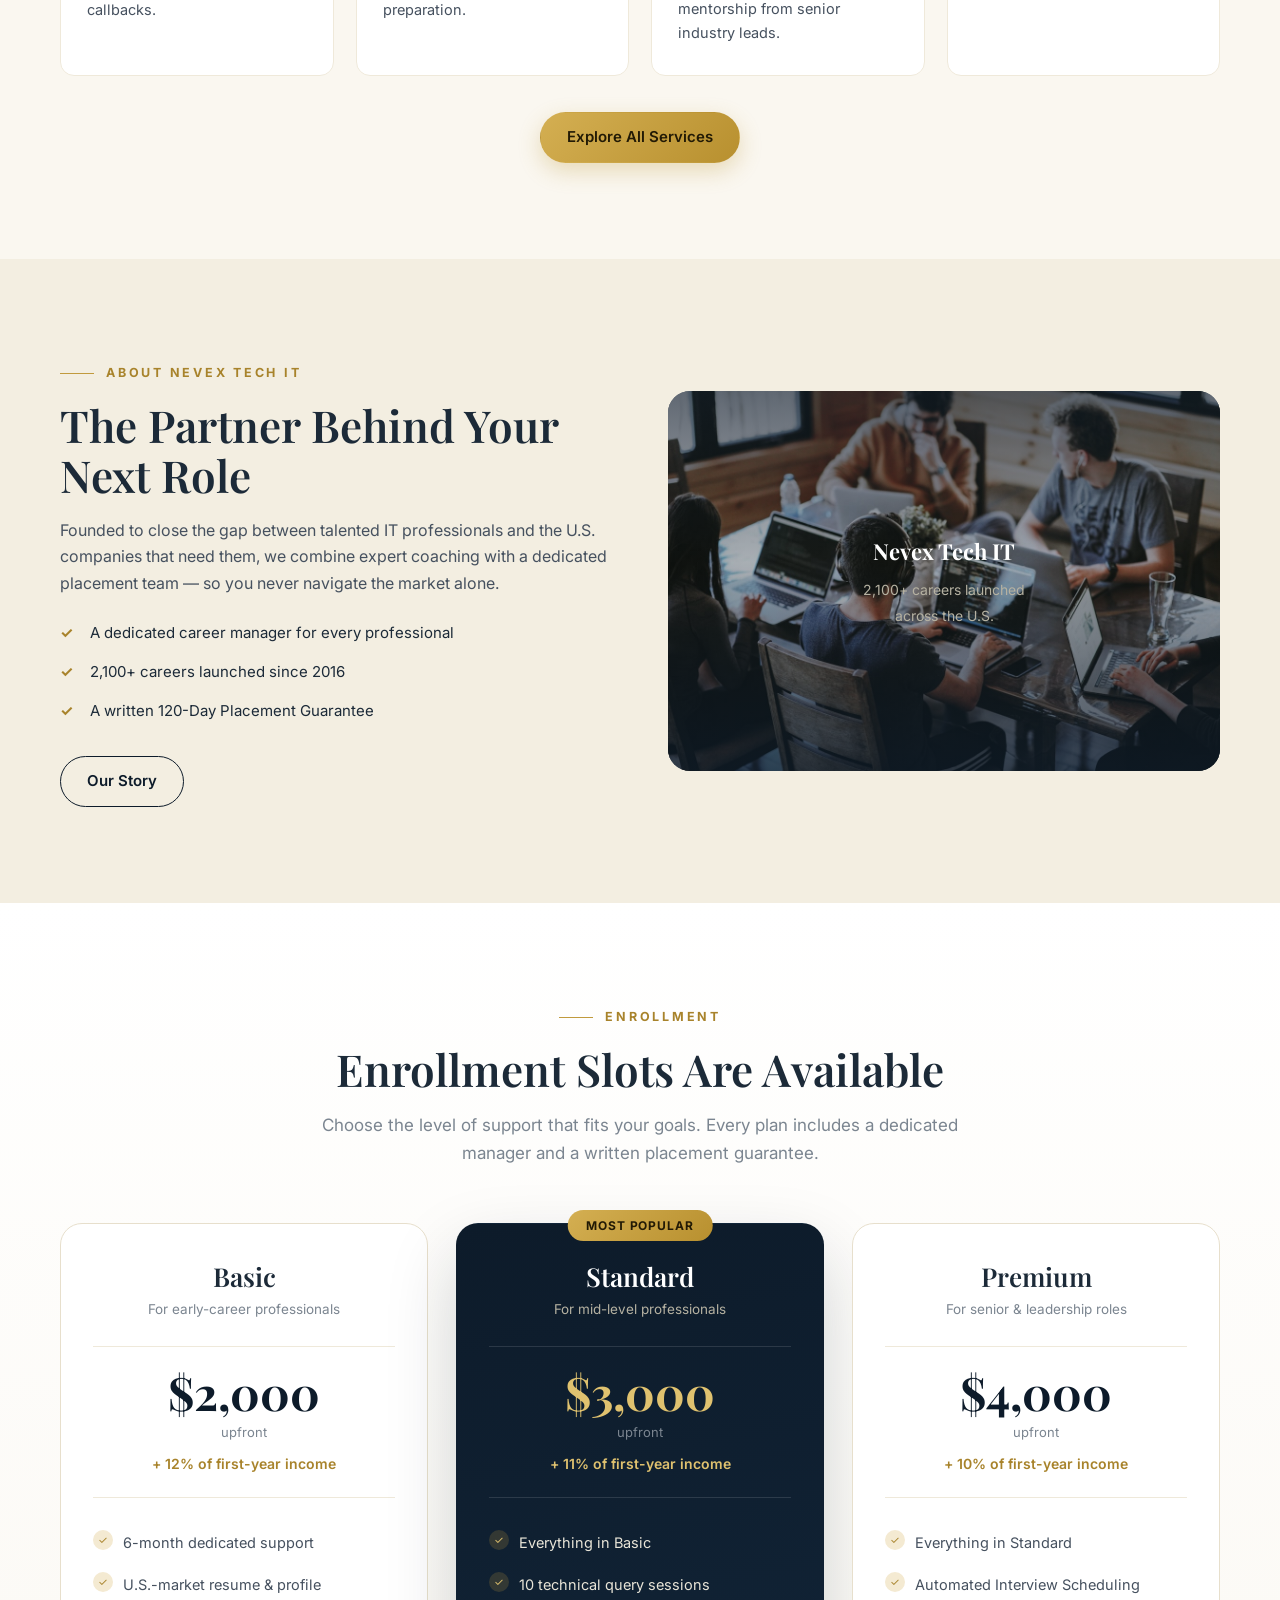
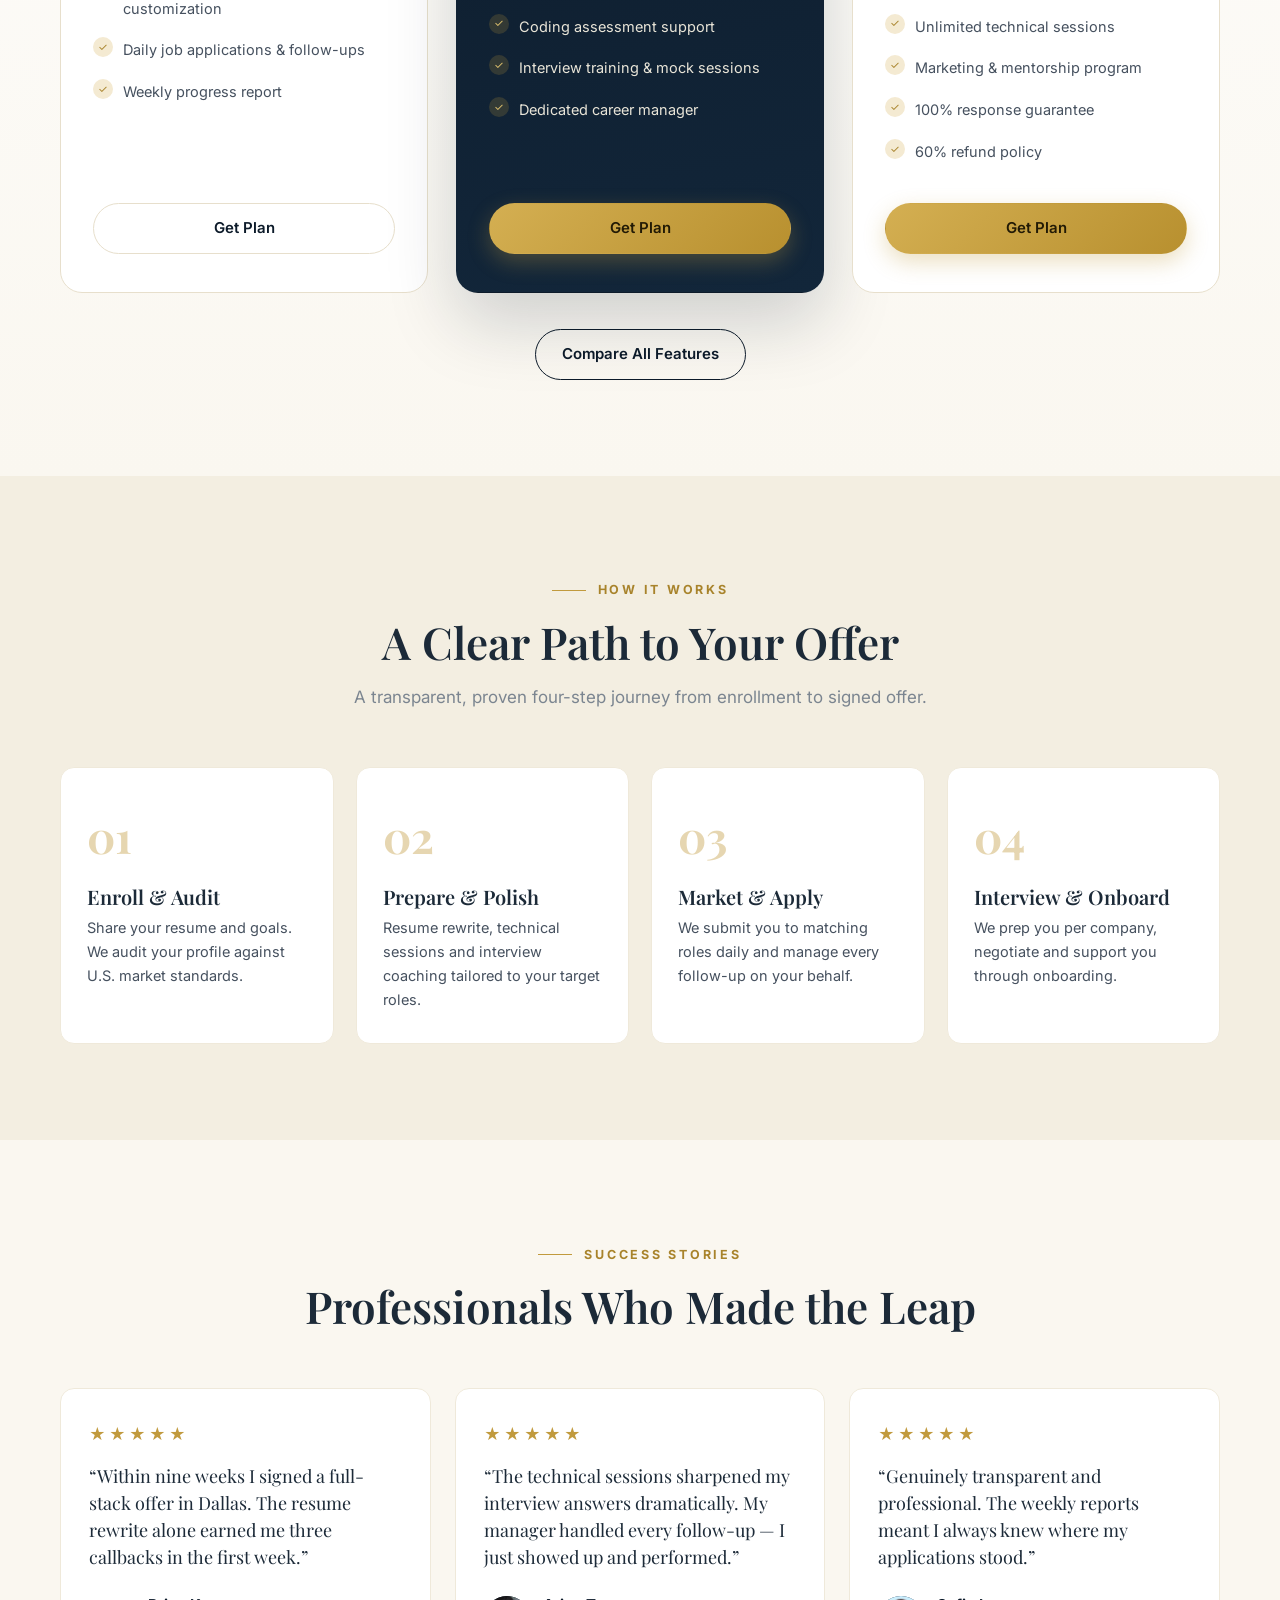
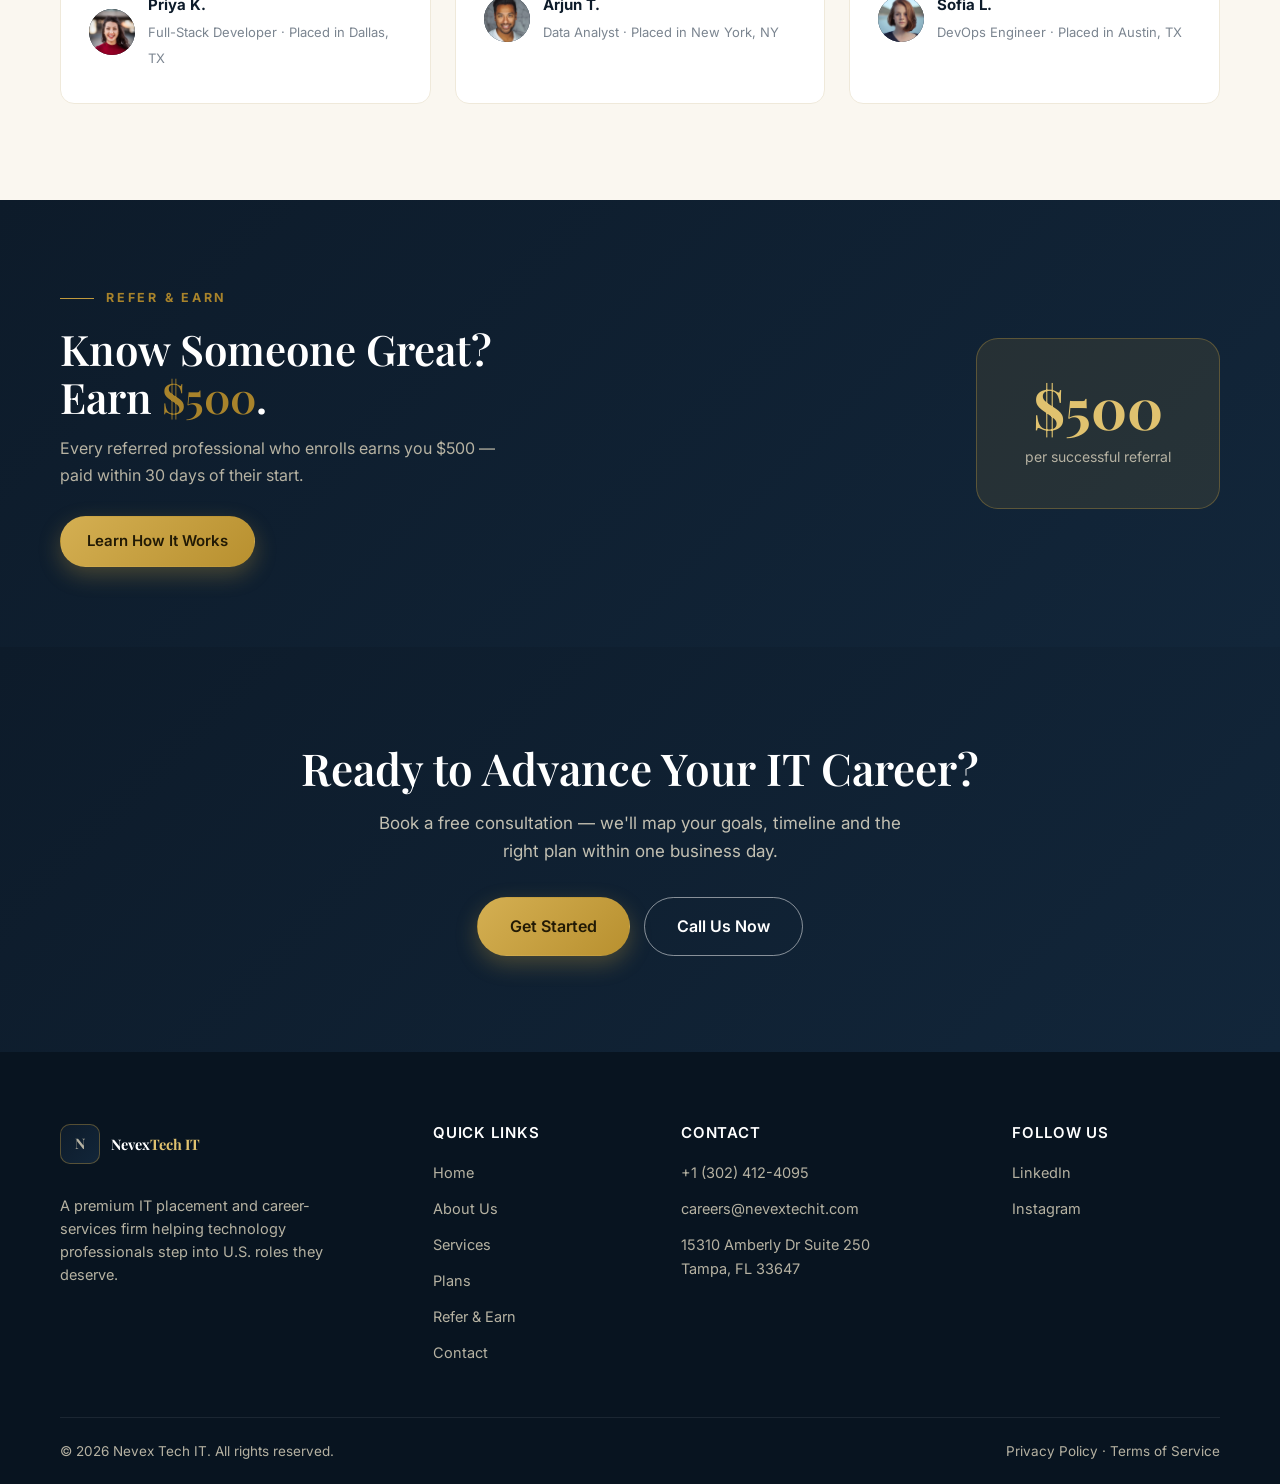
==== commit 244b1438: "Add files via upload" ====
--- a/index.html
+++ b/index.html
@@ -151,6 +151,7 @@
         <a href="about.html" class="btn btn-ghost">Our Story</a>
       </div>
       <div class="split-media reveal">
+        <img src="images/team-collab.jpg" alt="Nevex Tech IT team collaborating">
         <div class="sm-label">
           <b>Nevex Tech IT</b>
           <span>2,100+ careers launched<br>across the U.S.</span>
@@ -281,7 +282,7 @@
           <div class="testi-stars">★★★★★</div>
           <p>“Within nine weeks I signed a full-stack offer in Dallas. The resume rewrite alone earned me three callbacks in the first week.”</p>
           <div class="testi-person">
-            <span class="testi-avatar">PK</span>
+            <img class="testi-avatar" src="images/testimonial-priya.jpg" alt="Priya K.">
             <div><b>Priya K.</b><small>Full-Stack Developer · Placed in Dallas, TX</small></div>
           </div>
         </div>
@@ -289,7 +290,7 @@
           <div class="testi-stars">★★★★★</div>
           <p>“The technical sessions sharpened my interview answers dramatically. My manager handled every follow-up — I just showed up and performed.”</p>
           <div class="testi-person">
-            <span class="testi-avatar">AJ</span>
+            <img class="testi-avatar" src="images/testimonial-arjun.jpg" alt="Arjun T.">
             <div><b>Arjun T.</b><small>Data Analyst · Placed in New York, NY</small></div>
           </div>
         </div>
@@ -297,7 +298,7 @@
           <div class="testi-stars">★★★★★</div>
           <p>“Genuinely transparent and professional. The weekly reports meant I always knew where my applications stood.”</p>
           <div class="testi-person">
-            <span class="testi-avatar">SL</span>
+            <img class="testi-avatar" src="images/testimonial-sofia.jpg" alt="Sofia L.">
             <div><b>Sofia L.</b><small>DevOps Engineer · Placed in Austin, TX</small></div>
           </div>
         </div>
--- a/css/style.css
+++ b/css/style.css
@@ -502,3 +502,121 @@
 .check-list { list-style: none; margin: 18px 0 26px; }
 .check-list li { padding: 7px 0 7px 30px; position: relative; font-size: 15px; color: var(--ink); }
 .check-list li::before { content: "✓"; position: absolute; left: 0; color: var(--gold-dark); font-weight: 700; }
+
+/* ==========================================================================
+   IMAGERY — photo panels, avatars, culture gallery
+   ========================================================================== */
+.split-media img, .sb-media img { position: absolute; inset: 0; width: 100%; height: 100%; object-fit: cover; object-position: center; }
+.split-media::after { background: linear-gradient(180deg, rgba(13,27,42,.55) 0%, rgba(13,27,42,.12) 45%, rgba(13,27,42,.72) 100%); }
+.split-media .sm-label { z-index: 2; }
+.sb-media { position: relative; overflow: hidden; }
+.sb-media::before { content: ""; position: absolute; inset: 0; z-index: 1; background: linear-gradient(180deg, rgba(13,27,42,.05), rgba(13,27,42,.38)); }
+.sb-media img { transition: transform .5s var(--ease); }
+.sb-media:hover img { transform: scale(1.05); }
+.team-avatar, .testi-avatar { display: block; object-fit: cover; object-position: center top; }
+.culture-grid { display: grid; grid-template-columns: repeat(3, 1fr); gap: 22px; }
+.culture-grid figure { position: relative; border-radius: var(--radius); overflow: hidden; aspect-ratio: 4/3; margin: 0; }
+.culture-grid img { width: 100%; height: 100%; object-fit: cover; display: block; transition: transform .5s var(--ease); }
+.culture-grid figure:hover img { transform: scale(1.06); }
+.culture-grid figcaption { position: absolute; left: 0; right: 0; bottom: 0; padding: 36px 18px 14px; color: #fff; font-size: 14px; font-weight: 600; background: linear-gradient(180deg, transparent, rgba(13,27,42,.62)); }
+@media (max-width: 640px) { .culture-grid { grid-template-columns: 1fr; } }
+
+/* ==========================================================================
+   RESPONSIVE — tablet & mobile (comprehensive)
+   ========================================================================== */
+
+/* Mobile nav: backdrop + toggle state */
+.nav-backdrop {
+  position: fixed; inset: 0; z-index: 45;
+  background: rgba(0, 0, 0, 0.45); backdrop-filter: blur(2px);
+  opacity: 0; visibility: hidden; transition: opacity .3s ease, visibility .3s ease;
+}
+.nav-backdrop.open { opacity: 1; visibility: visible; }
+
+@media (max-width: 940px) {
+  body.nav-open { overflow: hidden; }
+  .nav { width: min(320px, 88%); }
+  .header-actions { position: relative; z-index: 51; }
+  .nav-toggle.active span:nth-child(1) { transform: translateY(7px) rotate(45deg); }
+  .nav-toggle.active span:nth-child(2) { opacity: 0; }
+  .nav-toggle.active span:nth-child(3) { transform: translateY(-7px) rotate(-45deg); }
+}
+
+/* ---------- Tablet (<=1024px) ---------- */
+@media (max-width: 1024px) {
+  .section { padding: 80px 0; }
+  .section-head { margin-bottom: 44px; }
+  .cta { padding: 80px 0; }
+  .page-hero { padding: 72px 0 60px; }
+  .refer { padding: 64px 0; }
+}
+
+/* ---------- Tablet portrait / large phone (<=900px) ---------- */
+@media (max-width: 900px) {
+  .hero-inner { gap: 44px; padding: 72px 0 84px; }
+  .hero-visual { max-width: 460px; width: 100%; margin: 0 auto; }
+  .hero-stats, .hero-metrics { gap: 26px; }
+  .split { gap: 40px; }
+  .split-media { min-height: 320px; }
+  .split .refer-badge { justify-self: center; width: 100%; max-width: 400px; }
+  .service-block { gap: 32px; }
+  .contact-grid { gap: 32px; }
+  .footer-grid { gap: 28px; }
+}
+
+/* ---------- Phone (<=640px) ---------- */
+@media (max-width: 640px) {
+  .container, .container-narrow { width: 90%; }
+  .section { padding: 64px 0; }
+  .section-head { margin-bottom: 36px; }
+  .section-lead { font-size: 16px; }
+  .cta { padding: 64px 0; }
+  .cta p { font-size: 16px; }
+  .page-hero { padding: 56px 0 48px; }
+  .page-hero h1 { font-size: 32px; }
+  .page-hero p { font-size: 16px; }
+  .refer { padding: 56px 0; }
+  .refer-inner { gap: 28px; }
+  .refer-badge { padding: 28px 24px; }
+  .hero-inner { padding: 48px 0 64px; gap: 40px; }
+  .hero-title { font-size: clamp(32px, 9vw, 42px); }
+  .hero-lead { font-size: 16.5px; margin-bottom: 24px; }
+  .hero-cta { gap: 10px; margin-bottom: 32px; }
+  .hero-stats, .hero-metrics { gap: 20px; }
+  .hero-card, .dash-card { padding: 26px; }
+  .hc-ring, .dc-ring { width: 128px; height: 128px; }
+  .hc-ring-inner, .dc-ring-inner { width: 100px; height: 100px; }
+  .hc-num { font-size: 32px; }
+  .dc-num { font-size: 28px; }
+  .hero-float, .float-chip { padding: 10px 12px; }
+  .footer { padding: 56px 0 0; }
+  .footer-grid { gap: 24px; padding-bottom: 40px; }
+  .guarantee { padding: 32px 24px; gap: 18px; }
+  .guarantee h3 { font-size: 21px; }
+  .contact-form { padding: 26px 20px; }
+  .form-input, .form-textarea, .form-select { font-size: 16px; }
+  .faq-item summary { padding-right: 48px; }
+  .plan-card { padding: 30px 24px; }
+  .value-card { padding: 22px 20px; }
+  .stat { padding: 24px 14px; }
+  .timeline { padding-left: 26px; }
+  .tl-item { padding-left: 18px; }
+  .tl-item::before { left: -23px; }
+}
+
+/* ---------- Header CTA off on phones ---------- */
+@media (max-width: 560px) {
+  .header-actions .btn { display: none; }
+}
+
+/* ---------- Small phone (<=400px) ---------- */
+@media (max-width: 400px) {
+  .hero-cta .btn, .cta-actions .btn { width: 100%; }
+  .btn-lg { padding: 14px 20px; }
+  .hs-num, .m-num { font-size: 26px; }
+  .hero-stats, .hero-metrics { gap: 16px; }
+  .price { font-size: 38px; }
+  .rb-amount { font-size: 46px; }
+  .section-title { font-size: 27px; }
+  .split-media { min-height: 240px; }
+}
